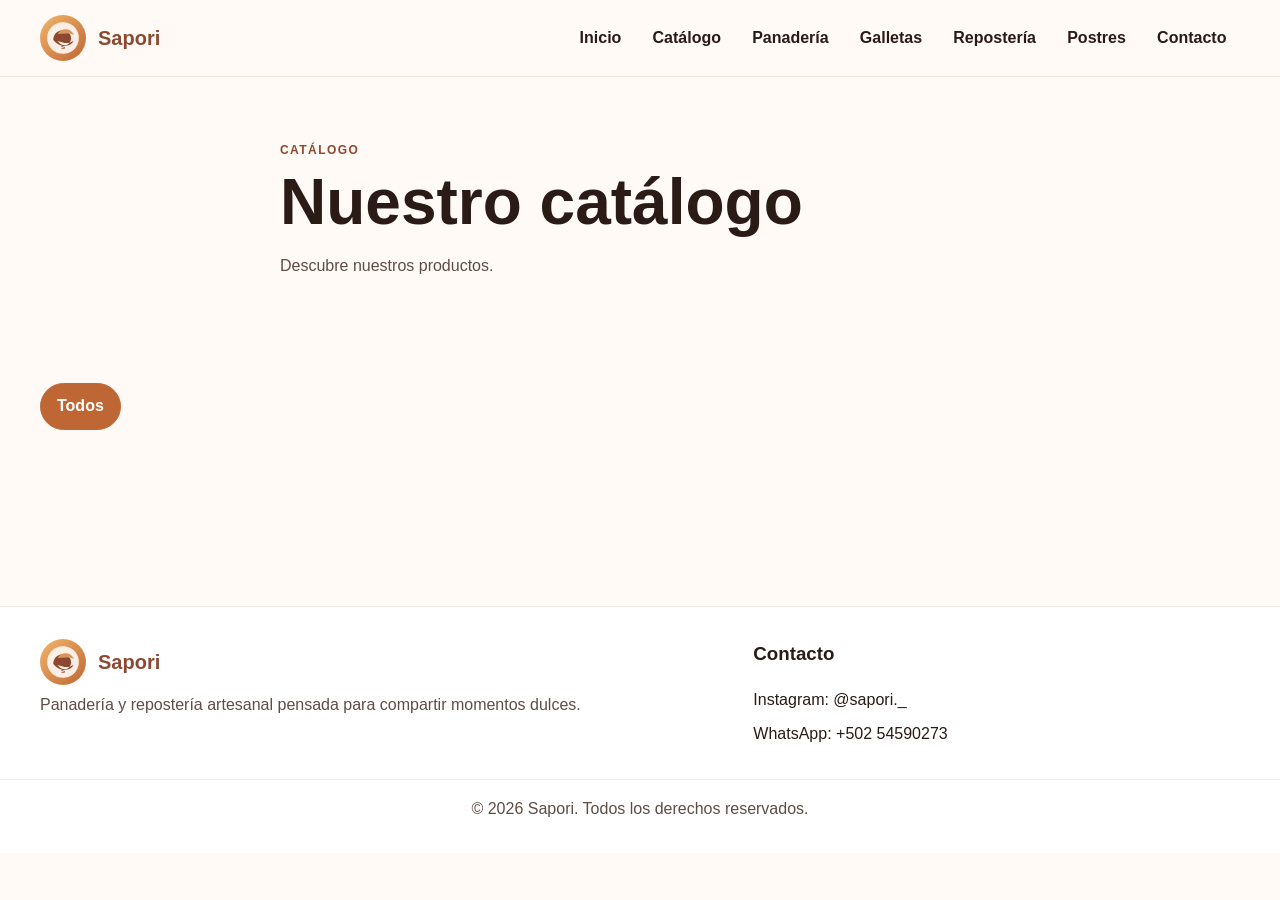
==== catalogo.html @ 4bd4034b "Version 0.1" ====
﻿<!DOCTYPE html>
<html lang="es">
<head>
    <meta charset="UTF-8" />
    <meta name="viewport" content="width=device-width, initial-scale=1.0" />
    <meta name="description" content="Descubre el catálogo de Sapori con panadería, galletas, repostería y postres artesanales." />
    <title>Catálogo | Sapori</title>
    <link rel="stylesheet" href="css/styles.css" />
    <link rel="stylesheet" href="css/responsive.css" />
</head>
<body data-page="catalogo">
    <header class="site-header">
        <div class="container header-inner">
            <a href="index.html" class="brand" aria-label="Ir a inicio">
                <img src="assets/img/logo/logo-sapori.svg" alt="Logo de Sapori" />
                <span>Sapori</span>
            </a>
            <button class="nav-toggle" aria-expanded="false" aria-controls="main-navigation" aria-label="Abrir menú de navegación">
                <span></span><span></span><span></span>
            </button>
            <nav class="site-nav" aria-label="Navegación principal">
                <ul id="main-navigation" class="nav-menu">
                    <li><a href="index.html">Inicio</a></li>
                    <li><a href="catalogo.html">Catálogo</a></li>
                    <li><a href="catalogo.html?categoria=panaderia">Panadería</a></li>
                    <li><a href="catalogo.html?categoria=galletas">Galletas</a></li>
                    <li><a href="catalogo.html?categoria=reposteria">Repostería</a></li>
                    <li><a href="catalogo.html?categoria=postres">Postres</a></li>
                    <li><a href="index.html#contacto">Contacto</a></li>
                </ul>
            </nav>
        </div>
    </header>

    <main>
        <section class="page-header section-spacing">
            <div class="container">
                <p class="eyebrow">Catálogo</p>
                <h1>Nuestro catálogo</h1>
                <p>Descubre nuestros productos.</p>
            </div>
        </section>

        <section class="catalog-filters section-spacing-sm">
            <div class="container">
                <div id="catalog-filters" class="filter-row" aria-label="Filtrar por categoría"></div>
            </div>
        </section>

        <section class="catalog-products section-spacing">
            <div class="container">
                <div id="catalog-products" class="product-grid"></div>
            </div>
        </section>
    </main>

    <footer class="site-footer">
        <div class="container footer-grid">
            <div>
                <a href="index.html" class="brand brand--footer" aria-label="Ir a inicio">
                    <img src="assets/img/logo/logo-sapori.svg" alt="Logo de Sapori" />
                    <span>Sapori</span>
                </a>
                <p>Panadería y repostería artesanal pensada para compartir momentos dulces.</p>
            </div>
            <div>
                <h3>Contacto</h3>
                <ul class="footer-links">
                    <li><a href="https://www.instagram.com/sapori._/" target="_blank" rel="noreferrer">Instagram: @sapori._</a></li>
                    <li><a href="https://wa.me/50254590273" target="_blank" rel="noreferrer">WhatsApp: +502 54590273</a></li>
                </ul>
            </div>
        </div>
        <div class="footer-bottom">
            <div class="container">
                <p>© 2026 Sapori. Todos los derechos reservados.</p>
            </div>
        </div>
    </footer>

    <script src="data/categorias.js"></script>
    <script src="data/productos.js"></script>
    <script src="js/app.js"></script>
    <script src="js/catalogo.js"></script>
</body>
</html>
---- css/styles.css ----
﻿:root {
    --color-primary: #8C4830;
    --color-secondary: #BF6734;
    --color-neutral: #BFAE9F;
    --color-accent: #D99559;
    --color-accent-light: #F2B56B;
    --color-text: #2b1b17;
    --color-text-soft: #5f4c46;
    --color-background: #fffaf5;
    --color-surface: #fff;
    --color-border: rgba(140, 72, 48, 0.12);
    --color-shadow: rgba(60, 25, 15, 0.08);
    --radius-lg: 24px;
    --radius-md: 16px;
    --container-width: 1200px;
    --transition: 0.2s ease;
}

* { box-sizing: border-box; }
html { scroll-behavior: smooth; }
body {
    margin: 0;
    font-family: Arial, Helvetica, sans-serif;
    background: var(--color-background);
    color: var(--color-text);
    line-height: 1.6;
}
img { max-width: 100%; display: block; }
a { color: inherit; text-decoration: none; }
button, textarea { font: inherit; }
button { cursor: pointer; }
.container { width: min(100% - 2rem, var(--container-width)); margin: 0 auto; }
.section-spacing { padding: 4rem 0; }
.section-spacing-sm { padding: 1.5rem 0 0.5rem; }
.eyebrow {
    margin: 0 0 0.5rem;
    font-size: 0.75rem;
    letter-spacing: 0.12em;
    text-transform: uppercase;
    font-weight: 700;
    color: var(--color-primary);
}
h1, h2, h3, p { margin-top: 0; }
h1 { font-size: clamp(2.1rem, 6vw, 4rem); line-height: 1.08; margin-bottom: 1rem; }
h2 { font-size: clamp(1.7rem, 5vw, 2.5rem); line-height: 1.15; margin-bottom: 1rem; }
p { color: var(--color-text-soft); }
.site-header {
    position: sticky; top: 0; z-index: 100; background: rgba(255, 250, 245, 0.95);
    border-bottom: 1px solid var(--color-border); backdrop-filter: blur(8px);
}
.header-inner { display: flex; align-items: center; justify-content: space-between; min-height: 76px; }
.brand { display: inline-flex; align-items: center; gap: 0.75rem; font-size: 1.25rem; font-weight: 700; color: var(--color-primary); }
.brand img { width: 46px; height: 46px; border-radius: 50%; object-fit: cover; }
.nav-toggle {
    display: inline-flex; flex-direction: column; justify-content: center; gap: 5px;
    width: 46px; height: 46px; border: 1px solid var(--color-border); border-radius: 12px; background: var(--color-surface);
}
.nav-toggle span { width: 22px; height: 2px; background: var(--color-primary); display: block; margin: 0 auto; }
.nav-menu {
    position: absolute; right: 0; top: calc(100% + 0.75rem); min-width: min(80vw, 260px); display: none; flex-direction: column;
    list-style: none; padding: 1rem; margin: 0; background: var(--color-surface); border: 1px solid var(--color-border); border-radius: var(--radius-md);
    box-shadow: 0 16px 34px var(--color-shadow);
}
.nav-menu.is-open { display: flex; }
.nav-menu a { display: block; padding: 0.7rem 0.5rem; color: var(--color-text); font-weight: 600; }
.nav-menu a:hover, .nav-menu a:focus-visible { color: var(--color-primary); }
.hero-grid, .footer-grid, .product-detail { display: grid; gap: 2rem; }
.hero { background: linear-gradient(180deg, rgba(242, 181, 107, 0.18) 0%, rgba(255,255,255,0) 100%); }
.hero__content { display: flex; flex-direction: column; justify-content: center; }
.hero__text { font-size: 1.05rem; margin-bottom: 1.5rem; }
.hero__actions { display: flex; gap: 1rem; flex-wrap: wrap; }
.hero__visual img { border-radius: var(--radius-lg); box-shadow: 0 24px 48px rgba(140, 72, 48, 0.08); }
.button {
    display: inline-flex; align-items: center; justify-content: center; min-height: 48px; padding: 0.8rem 1.2rem; border-radius: 999px; border: 1px solid transparent;
    font-weight: 700; transition: transform var(--transition), background var(--transition), border-color var(--transition);
}
.button:hover, .button:focus-visible { transform: translateY(-1px); }
.button--primary { background: var(--color-secondary); color: #fff; }
.button--primary:hover, .button--primary:focus-visible { background: var(--color-primary); }
.button--secondary { background: transparent; border-color: var(--color-border); color: var(--color-primary); }
.button--ghost { background: #f4eee9; color: var(--color-text-soft); pointer-events: none; }
.section-header { margin-bottom: 1.5rem; }
.section-header--row { display: flex; flex-wrap: wrap; align-items: end; justify-content: space-between; gap: 1rem; }
.category-grid, .product-grid { display: grid; gap: 1.25rem; }
.category-card {
    display: flex; align-items: end; justify-content: center; min-height: 180px; padding: 1.5rem;
    background: linear-gradient(135deg, rgba(191, 103, 52, 0.9), rgba(217, 149, 89, 0.85));
    color: #fff; border-radius: var(--radius-lg); box-shadow: 0 18px 30px rgba(140, 72, 48, 0.1);
}
.category-card__title { font-size: 1.25rem; font-weight: 700; }
.product-card { overflow: hidden; background: var(--color-surface); border: 1px solid var(--color-border); border-radius: var(--radius-lg); box-shadow: 0 10px 24px var(--color-shadow); }
.product-card__link { display: block; height: 100%; }
.product-card__link img { width: 100%; height: 220px; object-fit: cover; background: #f8efe7; }
.product-card__body { padding: 1rem; }
.product-card__meta { display: flex; justify-content: space-between; align-items: center; gap: 0.75rem; font-size: 0.75rem; color: var(--color-text-soft); text-transform: uppercase; letter-spacing: 0.04em; margin-bottom: 0.75rem; }
.product-card__status { display: inline-flex; align-items: center; padding: 0.35rem 0.6rem; border-radius: 999px; font-weight: 700; }
.is-available { background: rgba(32, 168, 98, 0.12); color: #1b7a52; }
.is-unavailable { background: rgba(140, 72, 48, 0.08); color: var(--color-primary); }
.product-card__price { font-size: 1.2rem; font-weight: 700; color: var(--color-primary); margin-bottom: 0.8rem; }
.product-card__cta-row { display: flex; flex-wrap: wrap; gap: 0.75rem; margin-top: 1rem; }
.filter-row { display: flex; gap: 0.75rem; overflow-x: auto; padding-bottom: 0.5rem; }
.filter-chip {
    display: inline-flex; align-items: center; justify-content: center; white-space: nowrap; min-height: 42px; padding: 0.6rem 1rem; border-radius: 999px;
    border: 1px solid var(--color-border); background: var(--color-surface); color: var(--color-text); font-weight: 600;
}
.filter-chip.is-active { background: var(--color-secondary); border-color: var(--color-secondary); color: #fff; }
.cta-whatsapp__box {
    display: flex; flex-direction: column; gap: 1.5rem; align-items: start; padding: clamp(1.5rem, 3vw, 2.5rem);
    background: linear-gradient(135deg, rgba(242, 181, 107, 0.22), rgba(191, 103, 52, 0.08)); border: 1px solid var(--color-border); border-radius: var(--radius-lg);
}
.site-footer { background: #fff; border-top: 1px solid var(--color-border); margin-top: 2rem; }
.footer-grid { padding: 2rem 0; }
.footer-links { list-style: none; padding: 0; display: grid; gap: 0.5rem; margin: 0; }
.footer-bottom { border-top: 1px solid var(--color-border); padding: 1rem 0; text-align: center; }
.product-detail__media img { width: 100%; height: clamp(280px, 45vw, 480px); object-fit: cover; border-radius: var(--radius-lg); background: #f7efe7; }
.product-detail__content { display: flex; flex-direction: column; justify-content: center; }
.product-detail__eyebrow { margin-bottom: 0.5rem; color: var(--color-primary); text-transform: uppercase; letter-spacing: 0.08em; font-size: 0.75rem; font-weight: 700; }
.product-detail__price { font-size: clamp(1.6rem, 4vw, 2.2rem); color: var(--color-primary); font-weight: 700; margin-bottom: 0.75rem; }
.status-badge { display: inline-flex; align-items: center; justify-content: center; width: fit-content; min-height: 2.1rem; padding: 0.35rem 0.8rem; border-radius: 999px; font-weight: 700; }
.status-badge--online { background: rgba(32, 168, 98, 0.12); color: #1b7a52; }
.status-badge--offline { background: rgba(140, 72, 48, 0.08); color: var(--color-primary); }
.product-detail__description { margin: 1rem 0 1.2rem; font-size: 1.05rem; }
.product-detail__actions { display: flex; flex-wrap: wrap; gap: 1rem; }
.product-detail__empty { padding: 2rem; border: 1px solid var(--color-border); border-radius: var(--radius-lg); background: var(--color-surface); text-align: center; }
.order-dialog { position: fixed; inset: 0; display: none; place-items: center; padding: 1rem; background: rgba(20,12,10,0.42); z-index: 200; }
.order-dialog.is-visible { display: grid; }
.order-dialog__panel { position: relative; width: min(100%, 540px); background: var(--color-surface); border-radius: var(--radius-lg); padding: 1.5rem; box-shadow: 0 22px 44px rgba(20,12,10,0.18); }
.order-dialog__close { position: absolute; top: 0.8rem; right: 0.8rem; border: 0; background: transparent; color: var(--color-text-soft); font-size: 2rem; line-height: 1; }
.order-dialog__item { margin: 1rem 0 1.2rem; padding: 1rem; background: #faf2ea; border-radius: var(--radius-md); }
.order-dialog label { display: block; margin-bottom: 0.5rem; font-weight: 700; color: var(--color-text); }
.order-dialog textarea { width: 100%; min-height: 150px; padding: 0.9rem 1rem; border: 1px solid var(--color-border); border-radius: var(--radius-md); resize: vertical; background: #fff; margin-bottom: 1rem; }
.empty-state { padding: 2rem 1rem; border: 1px solid var(--color-border); border-radius: var(--radius-md); background: var(--color-surface); text-align: center; }
:focus-visible { outline: 2px solid var(--color-primary); outline-offset: 3px; }
@media (min-width: 768px) {
    .nav-toggle { display: none; }
    .site-nav { display: block; }
    .nav-menu {
        position: static; display: flex; min-width: unset; flex-direction: row; gap: 0.25rem; background: transparent; border: 0; box-shadow: none; padding: 0;
    }
    .nav-menu a { padding: 0.5rem 0.85rem; }
    .category-grid { grid-template-columns: repeat(2, minmax(0, 1fr)); }
    .product-grid { grid-template-columns: repeat(2, minmax(0, 1fr)); }
    .footer-grid { grid-template-columns: 1.4fr 1fr; }
    .product-detail { grid-template-columns: 1.1fr 1fr; }
    .cta-whatsapp__box { flex-direction: row; justify-content: space-between; align-items: center; }
}
@media (min-width: 1024px) {
    .category-grid { grid-template-columns: repeat(4, minmax(0, 1fr)); }
    .product-grid { grid-template-columns: repeat(3, minmax(0, 1fr)); }
}
---- css/responsive.css ----
﻿@media (min-width: 768px) {
    .hero-grid { grid-template-columns: 1.05fr 0.95fr; }
    .page-header .container { max-width: 720px; }
}
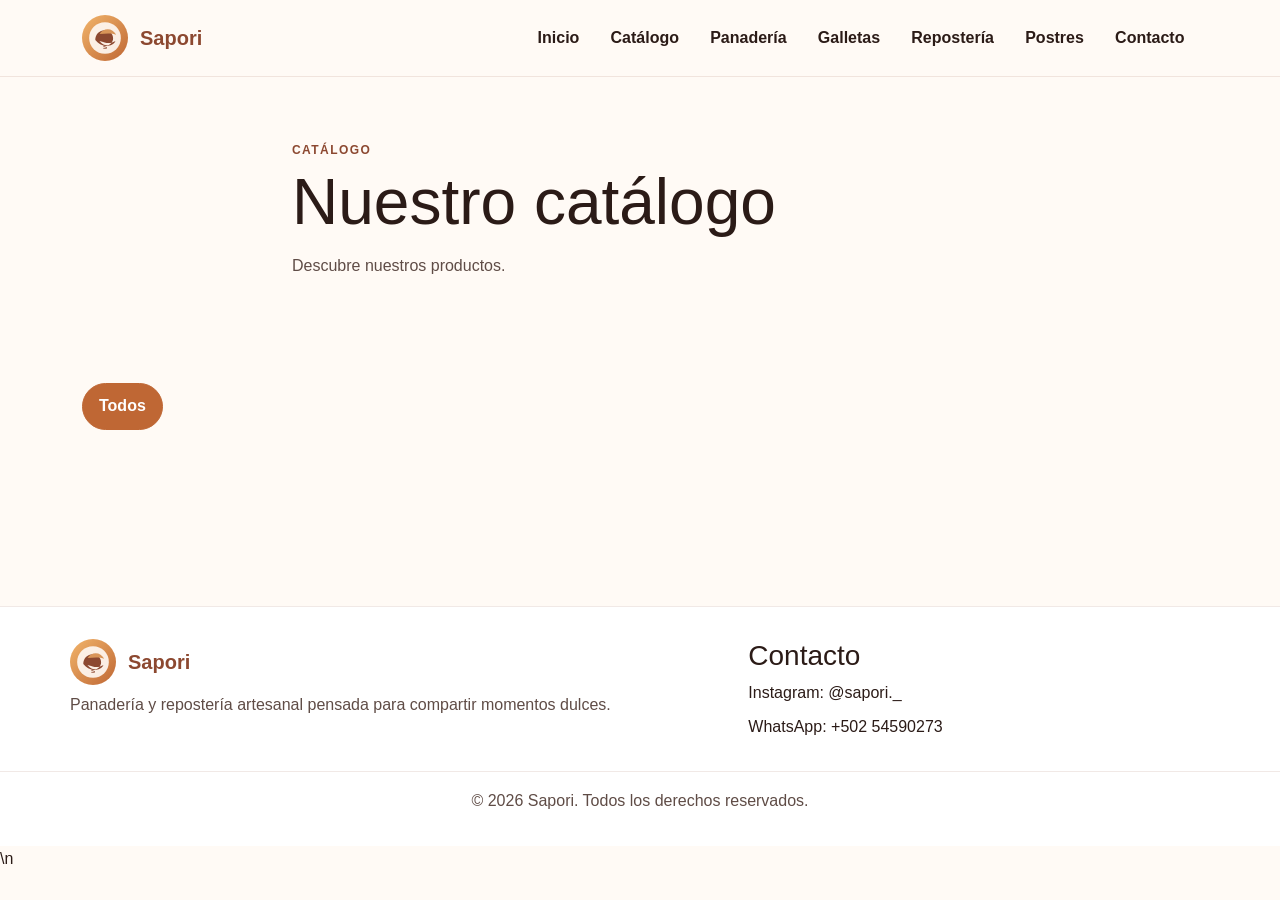
==== commit aa2d5393: "Version 0.2" ====
--- a/catalogo.html
+++ b/catalogo.html
@@ -1,6 +1,6 @@
 ﻿<!DOCTYPE html>
 <html lang="es">
-<head>
+<head>    <link href="https://cdn.jsdelivr.net/npm/bootstrap@5.3.3/dist/css/bootstrap.min.css" rel="stylesheet">
     <meta charset="UTF-8" />
     <meta name="viewport" content="width=device-width, initial-scale=1.0" />
     <meta name="description" content="Descubre el catálogo de Sapori con panadería, galletas, repostería y postres artesanales." />
@@ -81,6 +81,9 @@
     <script src="data/categorias.js"></script>
     <script src="data/productos.js"></script>
     <script src="js/app.js"></script>
-    <script src="js/catalogo.js"></script>
-</body>
+    <script src="js/catalogo.js"></script>    <script src="https://cdn.jsdelivr.net/npm/bootstrap@5.3.3/dist/js/bootstrap.bundle.min.js"></script>\n</body>
 </html>
+
+
+
+
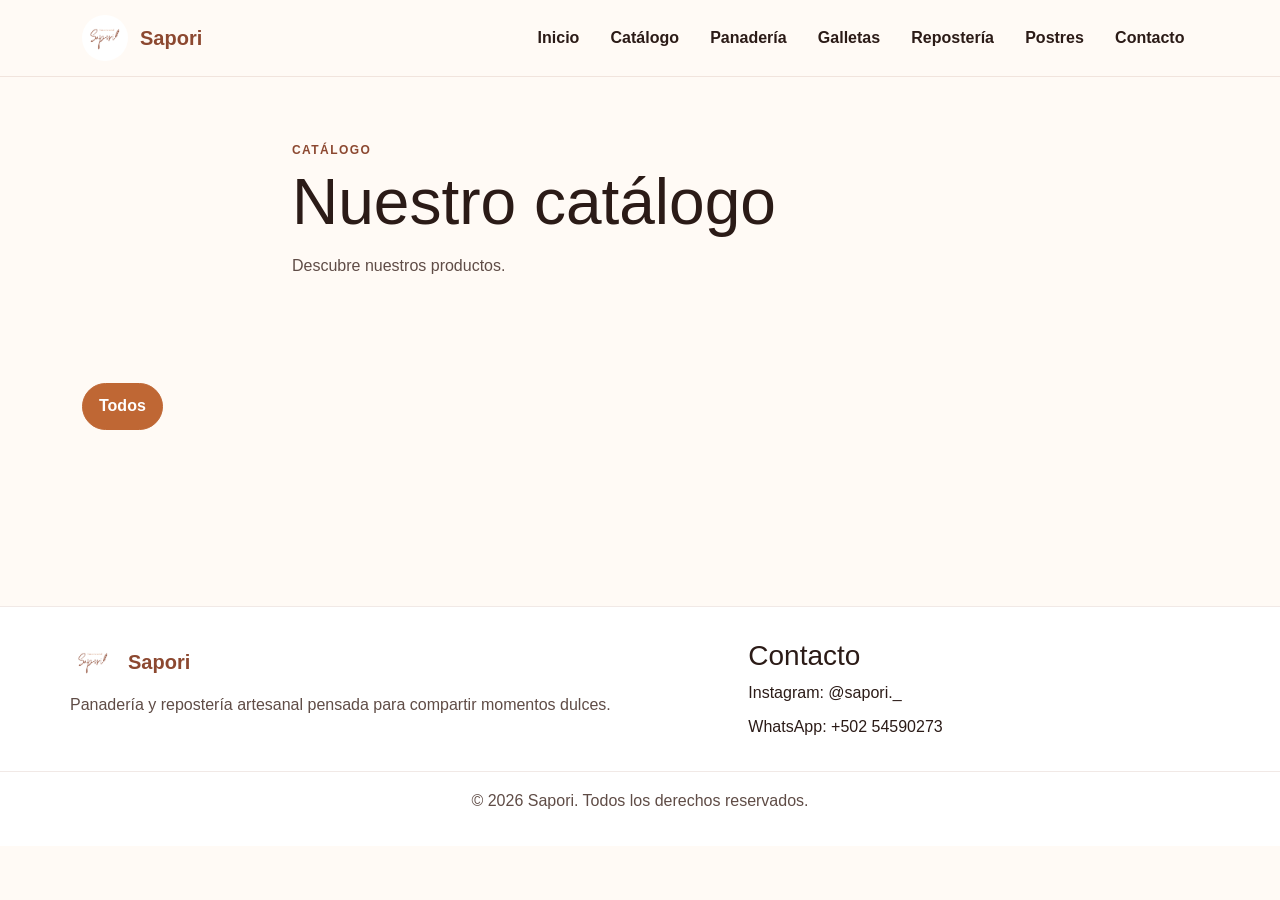
==== commit fd77cb86: "Correcciones generales" ====
--- a/catalogo.html
+++ b/catalogo.html
@@ -12,7 +12,7 @@
     <header class="site-header">
         <div class="container header-inner">
             <a href="index.html" class="brand" aria-label="Ir a inicio">
-                <img src="assets/img/logo/logo-sapori.svg" alt="Logo de Sapori" />
+                <img src="assets/img/logo/logo.png" alt="Logo de Sapori" />
                 <span>Sapori</span>
             </a>
             <button class="nav-toggle" aria-expanded="false" aria-controls="main-navigation" aria-label="Abrir menú de navegación">
@@ -58,7 +58,7 @@
         <div class="container footer-grid">
             <div>
                 <a href="index.html" class="brand brand--footer" aria-label="Ir a inicio">
-                    <img src="assets/img/logo/logo-sapori.svg" alt="Logo de Sapori" />
+                    <img src="assets/img/logo/logo.png" alt="Logo de Sapori" />
                     <span>Sapori</span>
                 </a>
                 <p>Panadería y repostería artesanal pensada para compartir momentos dulces.</p>
@@ -81,7 +81,7 @@
     <script src="data/categorias.js"></script>
     <script src="data/productos.js"></script>
     <script src="js/app.js"></script>
-    <script src="js/catalogo.js"></script>    <script src="https://cdn.jsdelivr.net/npm/bootstrap@5.3.3/dist/js/bootstrap.bundle.min.js"></script>\n</body>
+    <script src="js/catalogo.js"></script>    <script src="https://cdn.jsdelivr.net/npm/bootstrap@5.3.3/dist/js/bootstrap.bundle.min.js"></script></body>
 </html>
 
 
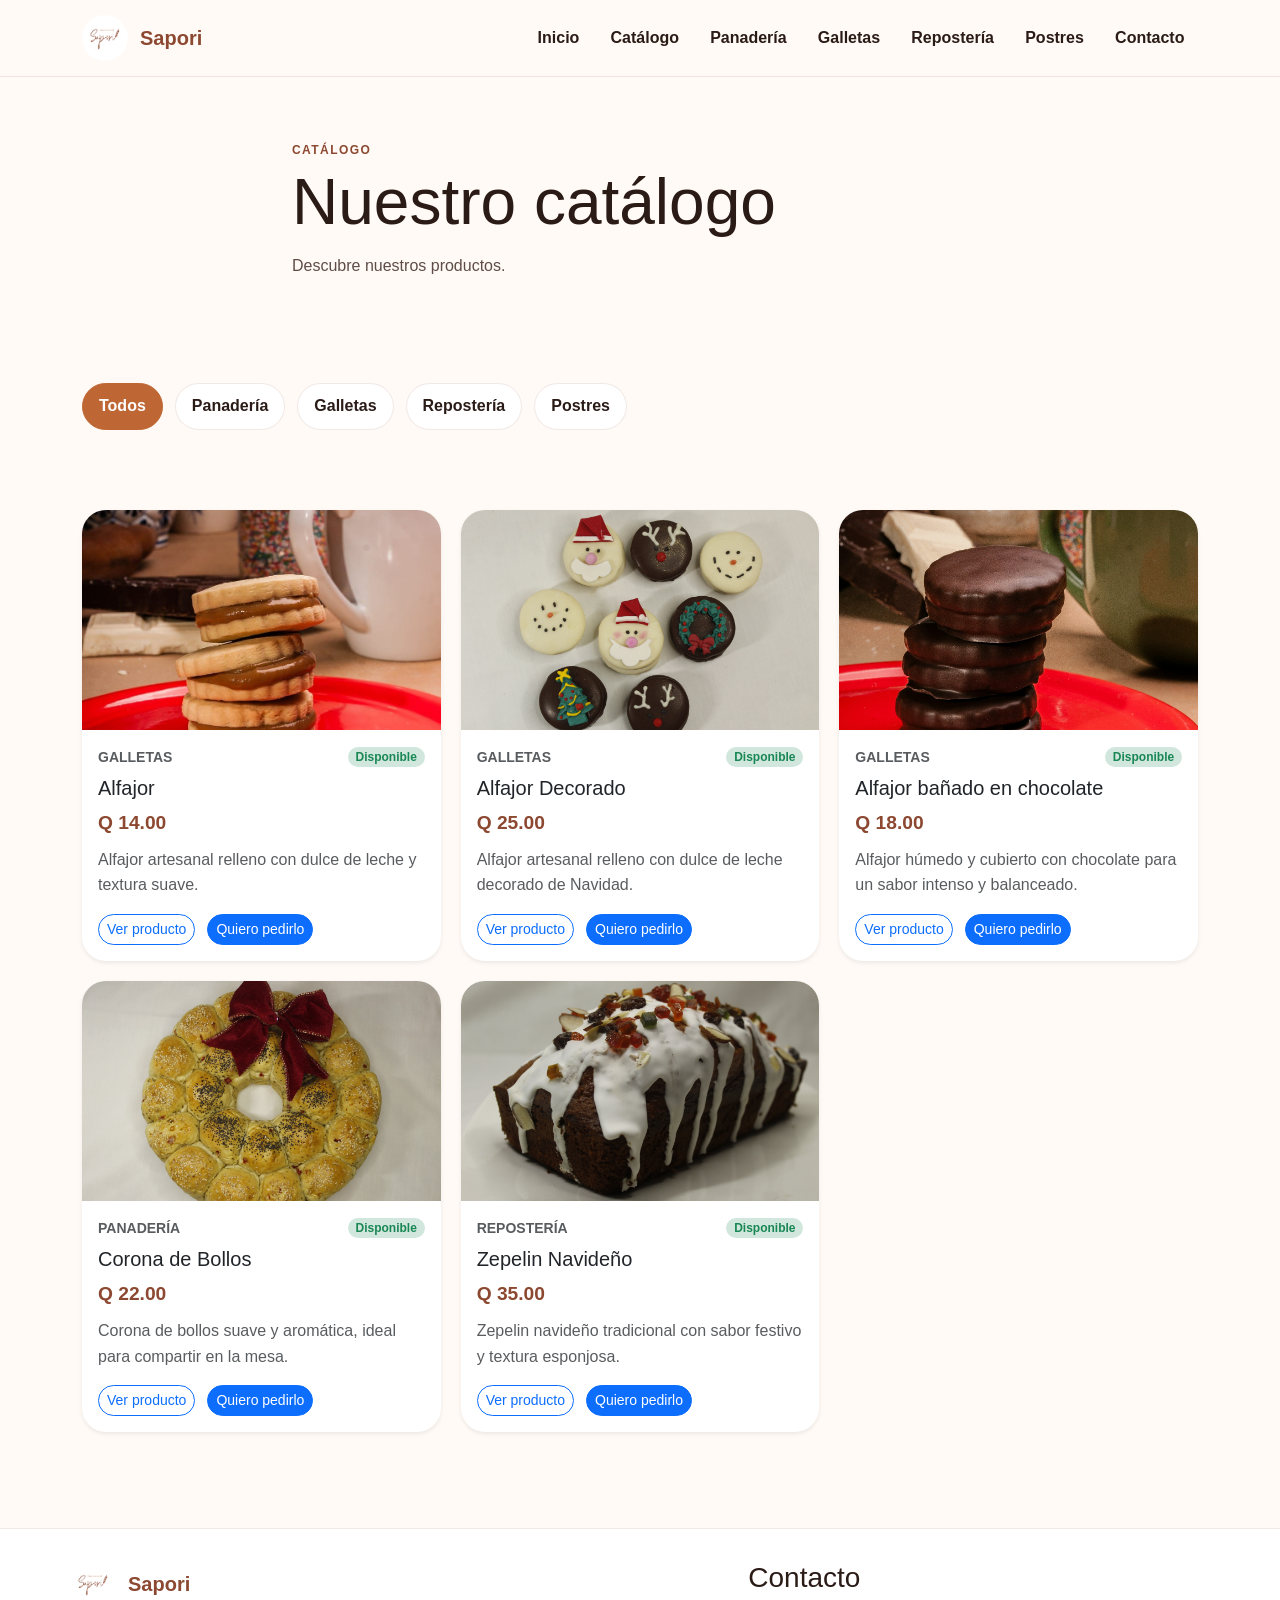
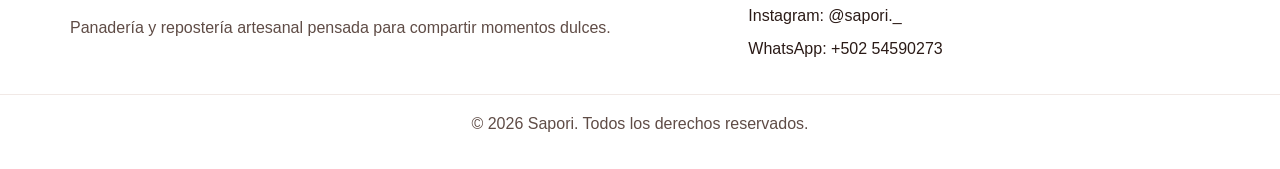
==== commit eceb2498: "Version 0.4 con meta Datos" ====
--- a/catalogo.html
+++ b/catalogo.html
@@ -1,9 +1,24 @@
 ﻿<!DOCTYPE html>
 <html lang="es">
-<head>    <link href="https://cdn.jsdelivr.net/npm/bootstrap@5.3.3/dist/css/bootstrap.min.css" rel="stylesheet">
+<head>
+    <link href="https://cdn.jsdelivr.net/npm/bootstrap@5.3.3/dist/css/bootstrap.min.css" rel="stylesheet">
     <meta charset="UTF-8" />
     <meta name="viewport" content="width=device-width, initial-scale=1.0" />
-    <meta name="description" content="Descubre el catálogo de Sapori con panadería, galletas, repostería y postres artesanales." />
+    <meta name="description" content="Explora el catálogo de Sapori: panadería, galletas, repostería y postres artesanales para ordenar por WhatsApp." />
+    <link rel="canonical" href="https://horaciocaniz.github.io/saporigt/catalogo.html" />
+    <meta property="og:type" content="website" />
+    <meta property="og:locale" content="es_GT" />
+    <meta property="og:site_name" content="Sapori" />
+    <meta property="og:title" content="Catálogo | Sapori" />
+    <meta property="og:description" content="Descubre los productos artesanales de Sapori y encuentra algo delicioso para cada momento." />
+    <meta property="og:url" content="https://horaciocaniz.github.io/saporigt/catalogo.html" />
+    <meta property="og:image" content="https://horaciocaniz.github.io/saporigt/assets/img/logo/logo.png" />
+    <meta property="og:image:alt" content="Logo de Sapori" />
+    <meta property="og:image:type" content="image/png" />
+    <meta name="twitter:card" content="summary" />
+    <meta name="twitter:title" content="Catálogo | Sapori" />
+    <meta name="twitter:description" content="Explora la panadería y repostería artesanal de Sapori." />
+    <meta name="twitter:image" content="https://horaciocaniz.github.io/saporigt/assets/img/logo/logo.png" />
     <title>Catálogo | Sapori</title>
     <link rel="stylesheet" href="css/styles.css" />
     <link rel="stylesheet" href="css/responsive.css" />
@@ -81,9 +96,14 @@
     <script src="data/categorias.js"></script>
     <script src="data/productos.js"></script>
     <script src="js/app.js"></script>
-    <script src="js/catalogo.js"></script>    <script src="https://cdn.jsdelivr.net/npm/bootstrap@5.3.3/dist/js/bootstrap.bundle.min.js"></script></body>
+    <script src="js/catalogo.js"></script>
+    <script src="https://cdn.jsdelivr.net/npm/bootstrap@5.3.3/dist/js/bootstrap.bundle.min.js"></script>
+</body>
 </html>
 
 
 
 
+
+
+
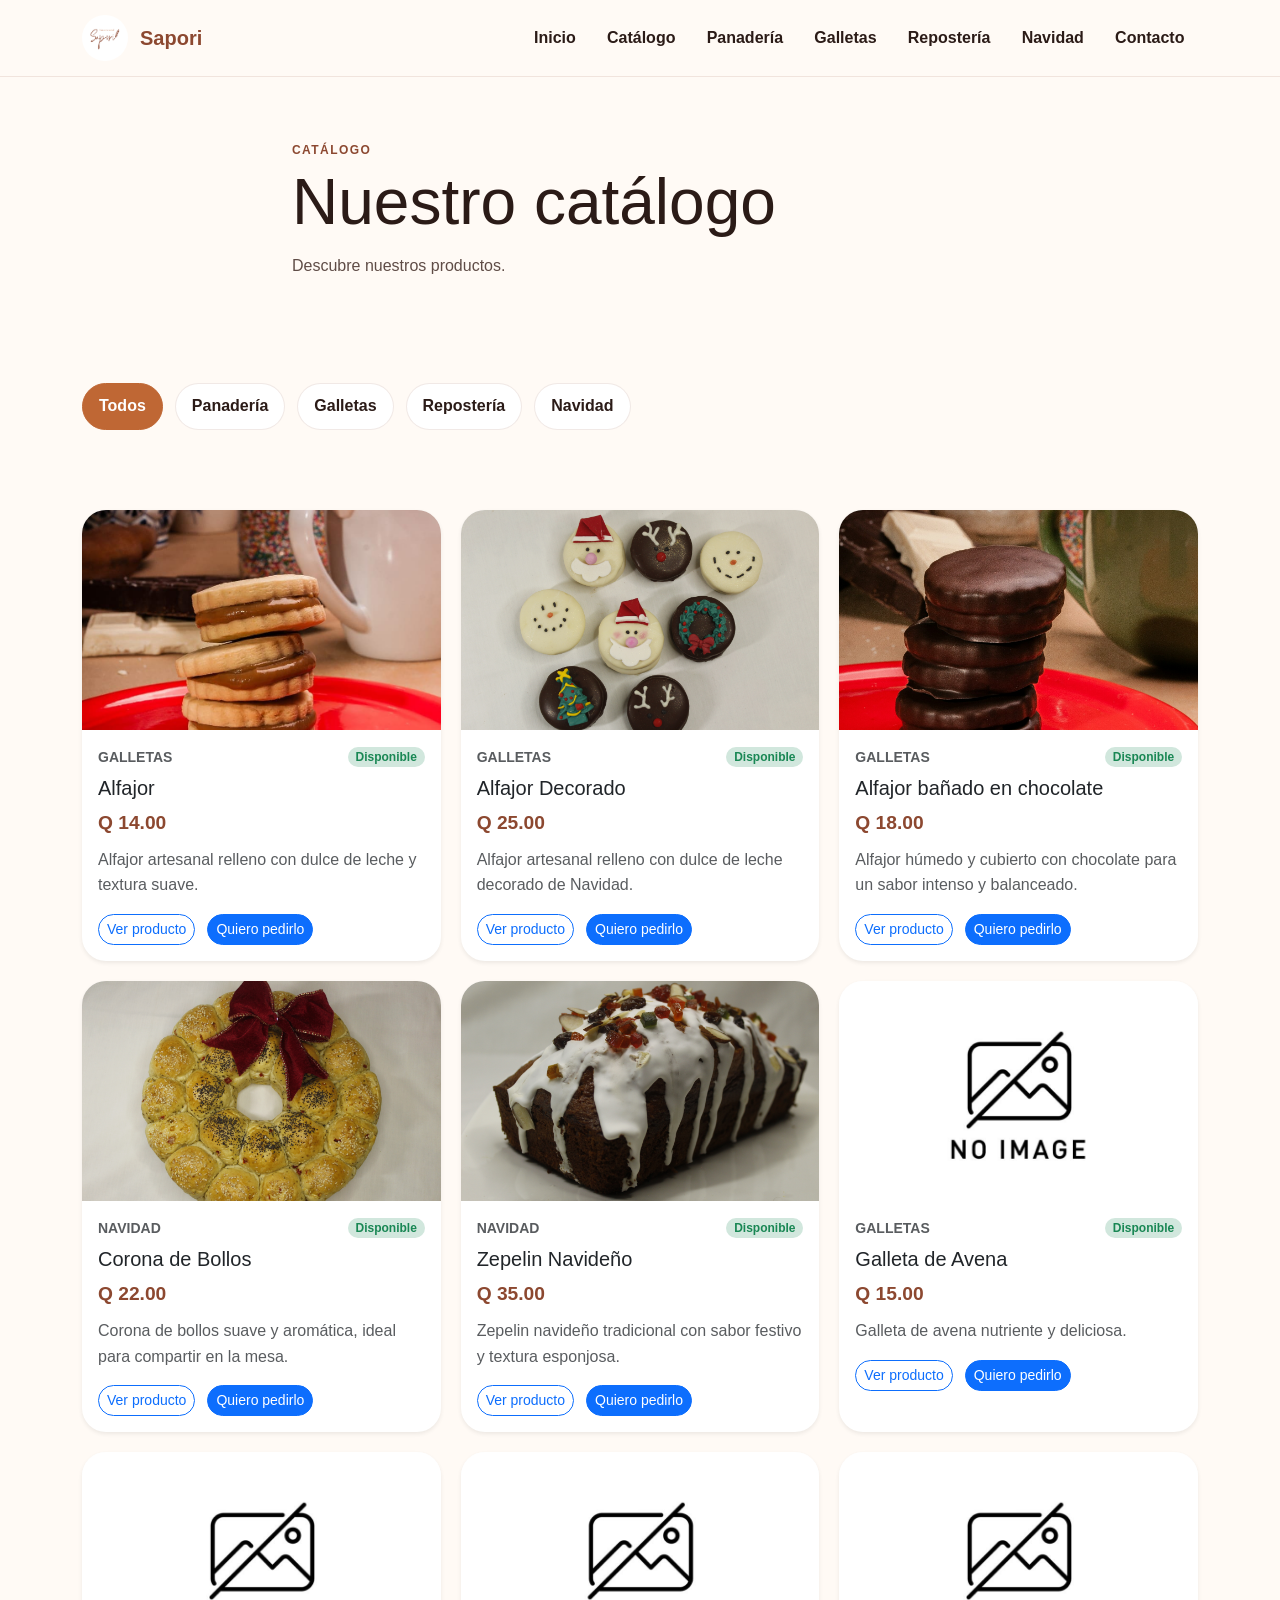
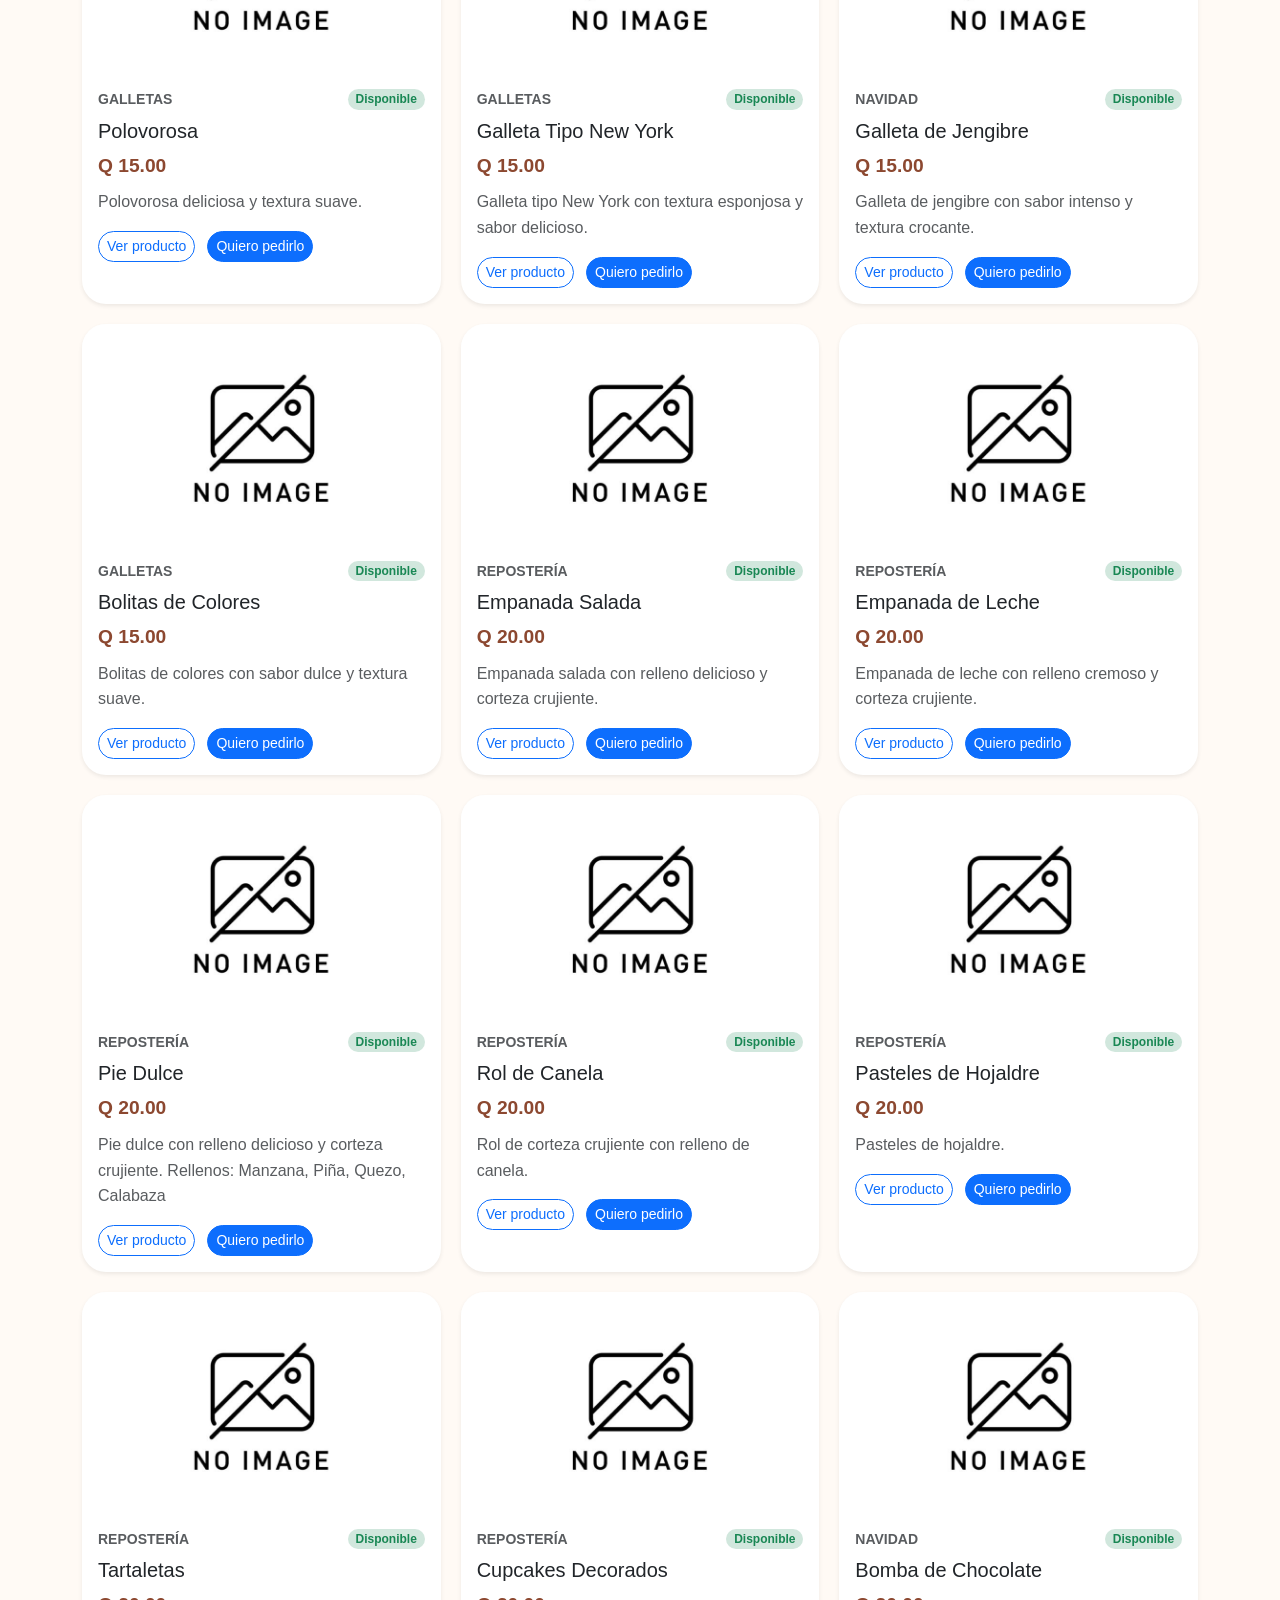
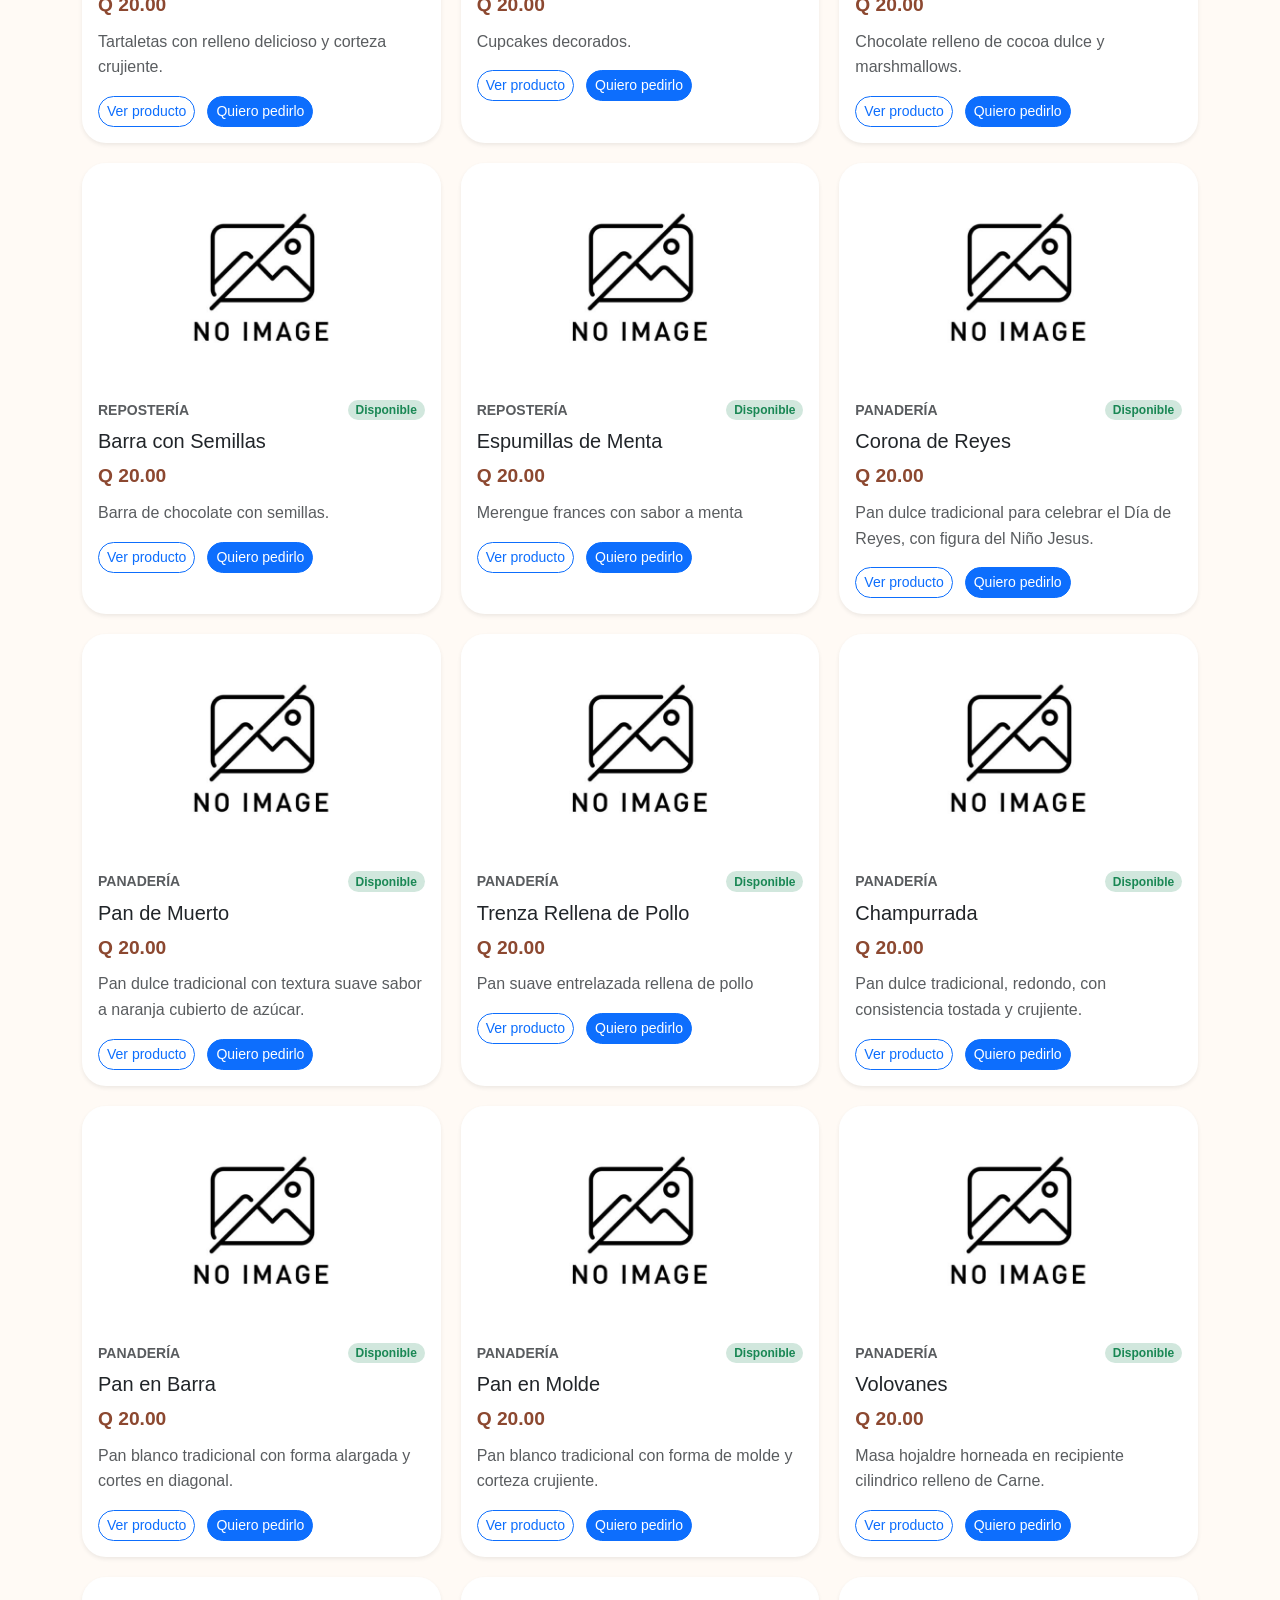
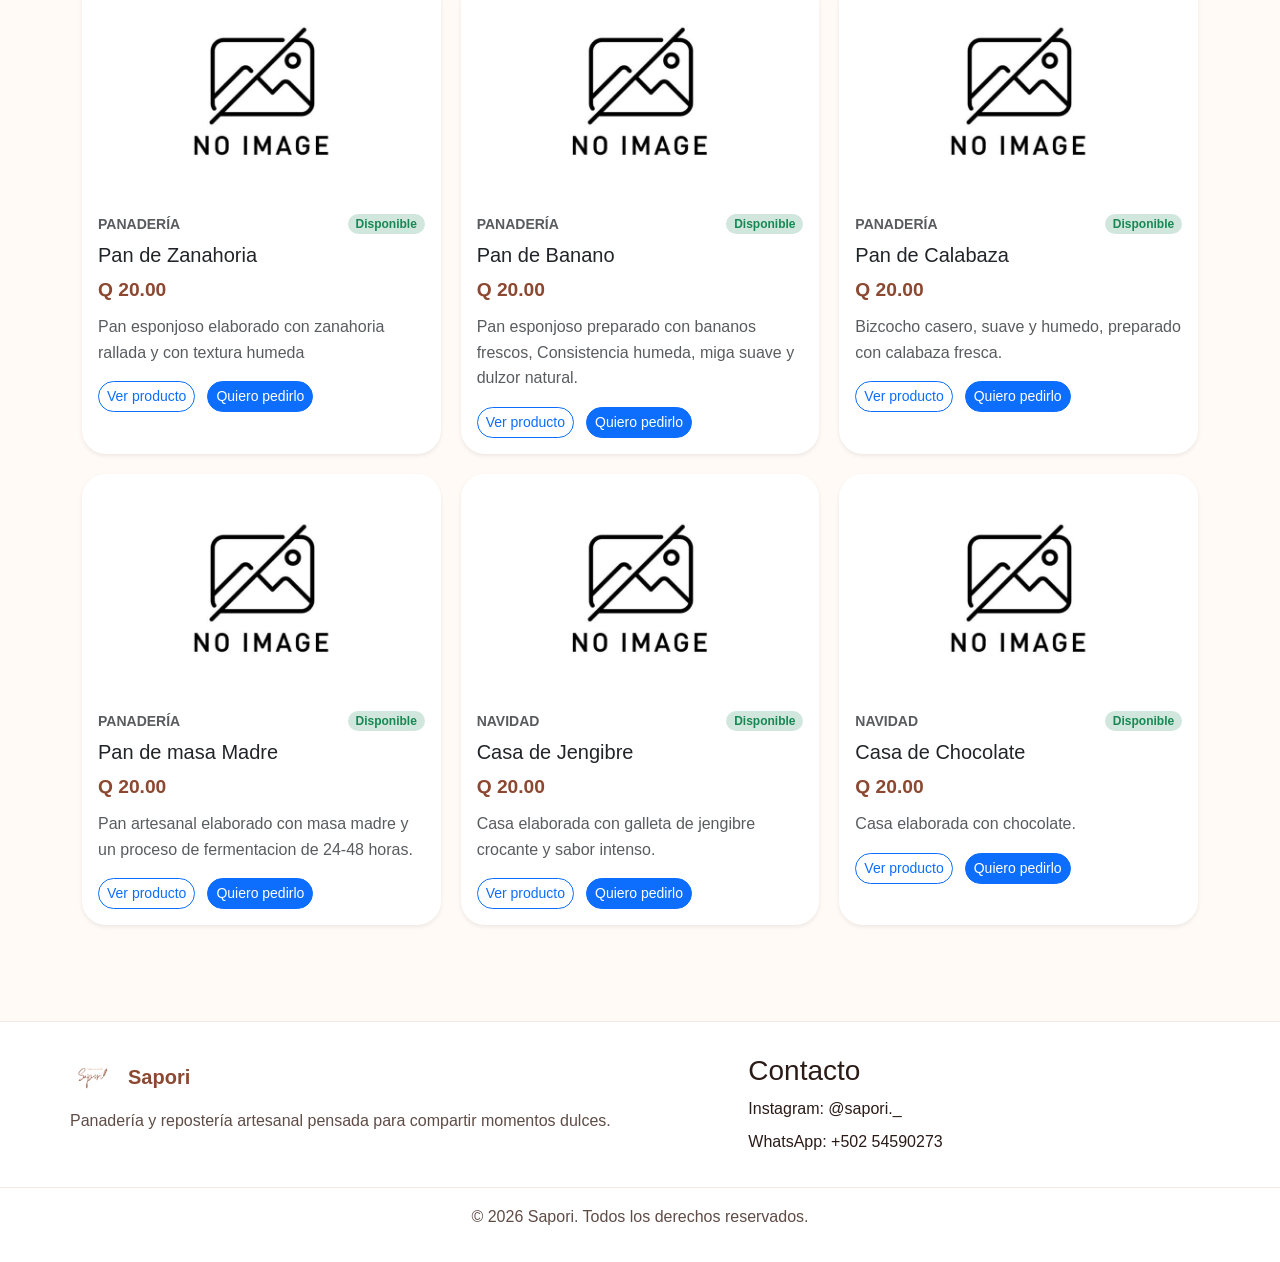
==== commit a3f1ae40: "Version 0.5.1 Actualizar la categoria de "Postres" por  "Navidad/Temporada"" ====
--- a/catalogo.html
+++ b/catalogo.html
@@ -40,7 +40,7 @@
                     <li><a href="catalogo.html?categoria=panaderia">Panadería</a></li>
                     <li><a href="catalogo.html?categoria=galletas">Galletas</a></li>
                     <li><a href="catalogo.html?categoria=reposteria">Repostería</a></li>
-                    <li><a href="catalogo.html?categoria=postres">Postres</a></li>
+                    <li><a href="catalogo.html?categoria=temporada">Navidad</a></li>
                     <li><a href="index.html#contacto">Contacto</a></li>
                 </ul>
             </nav>
